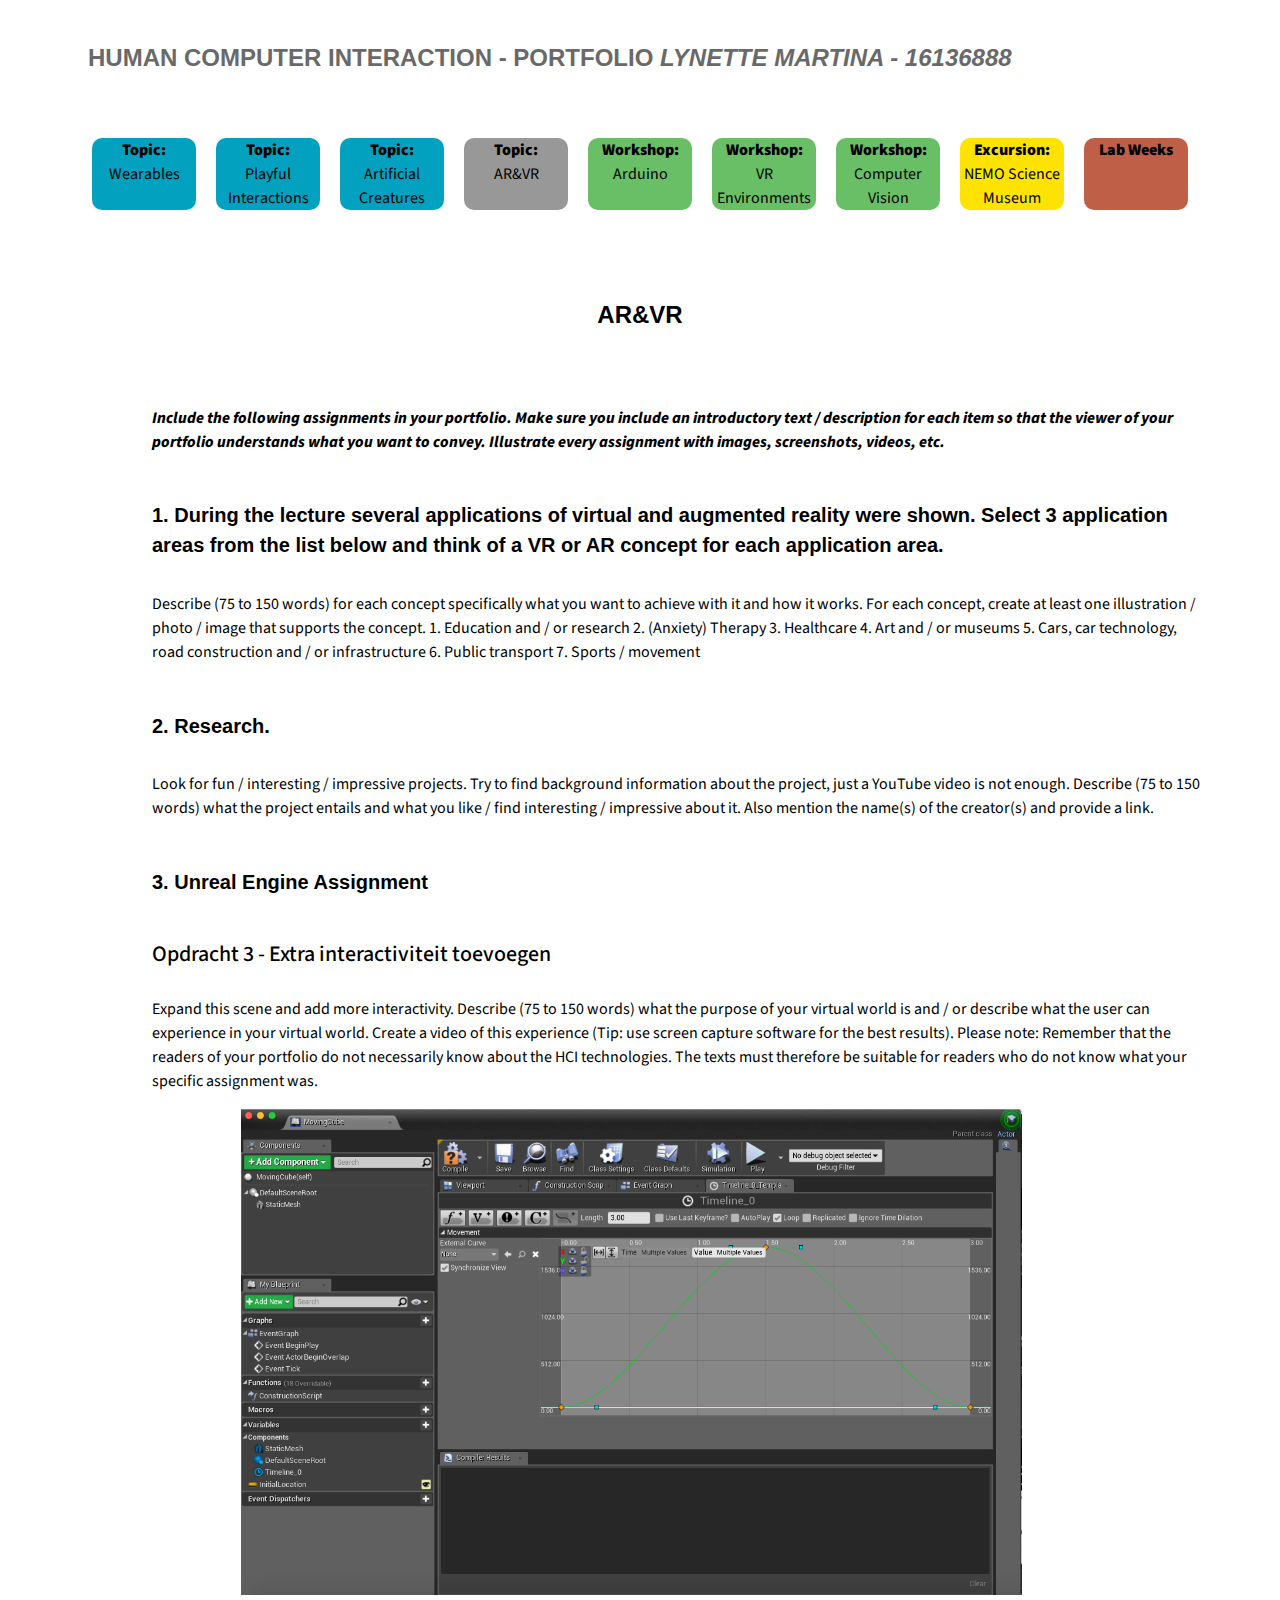
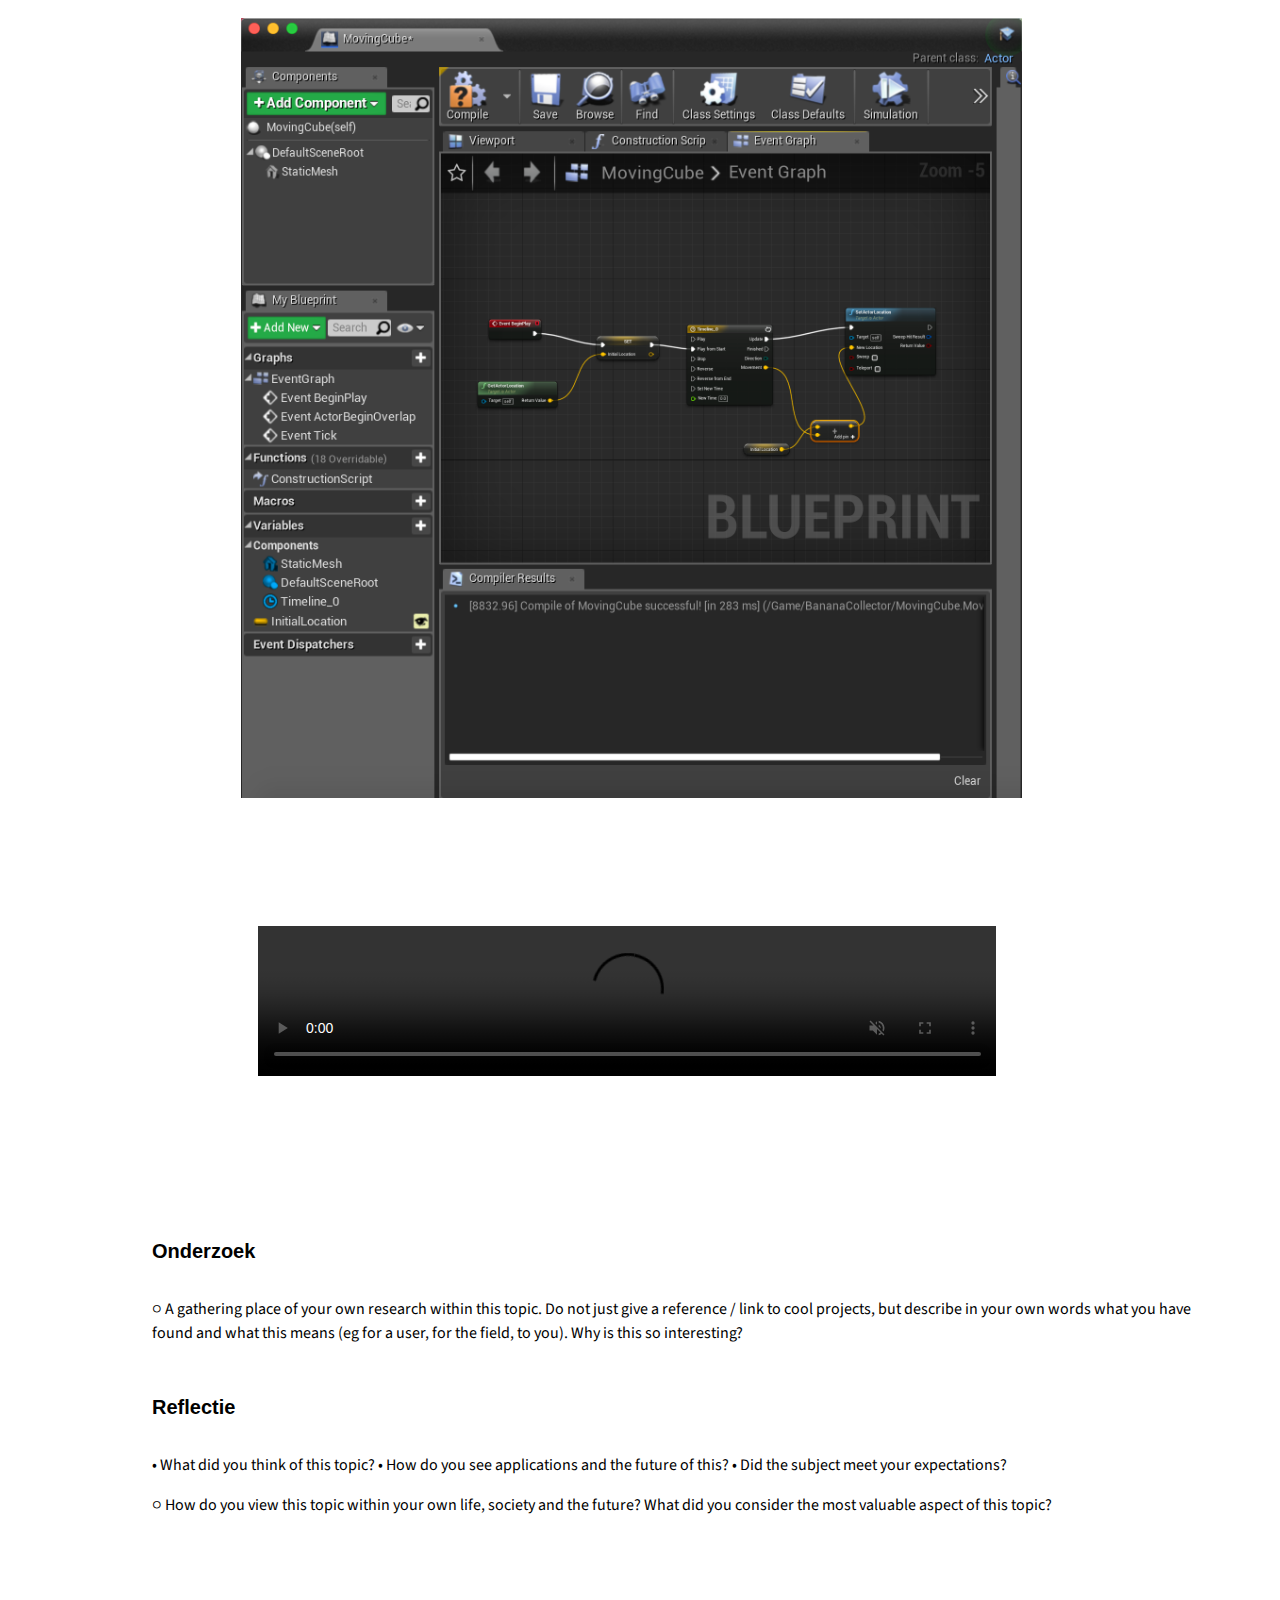
==== ar_vr.html @ b9e0800a "update" ====
<!DOCTYPE html>
<html lang="nl">
    <head>
		<meta charset="utf-8">
        <meta name="viewport" content="width=device-width,initial-scale=1.0" />
        
        <title>Human Computer Interaction</title>
        
        <meta name="title" content="Homepage HCI Portfolio Lynette Martina" />
        <!--
        <meta name="description" content="" />
        <meta name="keywords" content="" />
        <meta name="og:image" content=""/>
        -->
        <!-- stylesheet reset -->
		<link href="css/reset.css" type="text/css" rel="stylesheet" media="screen">
        <link href="css/style.css" type="text/css" rel="stylesheet" media="screen">
        <!-- favicon -->
        <link rel="icon" href="img/human.png" type="image/png">
    </head>
    <header class="grid-item header">
	  		<div class="menutoggle">
		  		<a href="#">&#9776;</a>
		  	</div>
            <div id="title">
                <a href="index.html">
                <h1><strong>HUMAN COMPUTER INTERACTION - PORTFOLIO</strong><italic> Lynette Martina - 16136888</italic></h1>
                </a>
            </div>
    </header>
    <nav id="menu" class="inactive">
        <ul>
            <li class="nav-blue"><a href="wearables.html"><strong>Topic:</strong><br />Wearables</a></li>
            <li class="nav-blue"><a href="playful_interactions.html"><strong>Topic:</strong><br />Playful Interactions</a></li>
            <li class="nav-blue"><a href="artificial_creatures.html"><strong>Topic:</strong><br />Artificial Creatures</a></li>
            <li class="current" class="nav-blue"><a href="ar_vr.html"><strong>Topic:</strong><br />AR&#38;VR</a></li>
            <li class="nav-green"><a href="arduino.html"><strong>Workshop:</strong><br />Arduino</a></li>
            <li class="nav-green"><a href="vr_environments.html"><strong>Workshop:</strong><br />VR Environments</a></li>
            <li class="nav-green"><a href="computer_vision.html"><strong>Workshop:</strong><br />Computer Vision</a></li>
            <li class="nav-yellow"><a href="excursion.html"><strong>Excursion:</strong><br />NEMO Science Museum</a></li>
            <li class="nav-red"><a href="lab_weeks.html"><strong>Lab Weeks</strong></a></li>           
        </ul>
    </nav>
    <body>
        <div class="content" class="grid-item main">
            <h1 class="first">AR&#38;VR</h1>
            <div id="intro">
                <figure>
                    <img src="img/" alt="">
                </figure>
                <article>
                    <p class="first-p">
                    Include the following assignments in your portfolio. Make sure you include an introductory text / description for each item so that the viewer of your portfolio understands what you want to convey. Illustrate every assignment with images, screenshots, videos, etc.
                    </p>
                    
                    <h2>
                    1. During the lecture several applications of virtual and augmented reality were shown.
                    Select 3 application areas from the list below and think of a VR or AR concept for each application area.</h2>
                    
                    <p>Describe (75 to 150 words) for each concept specifically what you want to achieve with it and how it works. For each concept, create at least one illustration / photo / image that supports the concept.
                    1. Education and / or research
                    2. (Anxiety) Therapy
                    3. Healthcare
                    4. Art and / or museums
                    5. Cars, car technology, road construction and / or infrastructure
                    6. Public transport
                    7. Sports / movement
                    </p>
                    <h2>2. Research.</h2>
                    <p>
                     Look for fun / interesting / impressive projects. Try to find background information about the project, just a YouTube video is not enough. Describe (75 to 150 words) what the project entails and what you like / find interesting / impressive about it. Also mention the name(s) of the creator(s) and provide a link.
                    </p>
                    
                    <h2 id="unreal">3. Unreal Engine Assignment
                    </h2>
                    <h3>Opdracht 3 - Extra interactiviteit toevoegen</h3>
                    <p>
                    Expand this scene and add more interactivity. Describe (75 to 150 words) what the purpose of your virtual world is and / or describe what the user can experience in your virtual world. Create a video of this experience (Tip: use screen capture software for the best results).
                    Please note: Remember that the readers of your portfolio do not necessarily know about the HCI technologies. The texts must therefore be suitable for readers who do not know what your specific assignment was.
                    </p>
                    <figure>
                        <img src="img/arvr_timeline.png" alt="">
                    </figure>
                    <figure>
                        <img src="img/arvr_blueprint-movingcube.png" alt="">
                    </figure>
                    <video muted controls loop preload autoplay>
                      <source src="img/arvr_banana-game.mov" type="video/mp4">
                    </video>
                    
                    
                    
                        
                    <h2>Onderzoek</h2>
                    <p>
                    ○	A gathering place of your own research within this topic. Do not just give a reference / link to cool projects, but describe in your own words what you have found and what this means (eg for a user, for the field, to you). Why is this so interesting?
                    </p>
                    
                    <h2>Reflectie</h2>
                    <p>
                    • What did you think of this topic?
                    • How do you see applications and the future of this?
                    • Did the subject meet your expectations?
                    </p>
                    <p>
                    ○	How do you view this topic within your own life, society and the future? What did you consider the most valuable aspect of this topic? 
                    </p>
                </article>
            </div>
        </div>
        <script type="text/javascript" src="js/main.js"></script>
        <script type="text/javascript" src="js/markers.js"></script>
    </body>
</html>
---- css/style.css ----
@import url('https://fonts.googleapis.com/css?family=Source+Sans+Pro:200,200i,300,300i,400,400i,600,600i,700,700i,900,900i&display=swap');

html{
    scroll-behavior: smooth;
}

body{
	color: #000000;
    font-family: 'Source Sans Pro', sans-serif;
    line-height: 1.5;
} 

bold{
    font-weight: 900;
}

h1 {
    text-align: center;
    font-family: avenir, sans-serif;
    text-transform: uppercase;
    font-size: 24px;
    font-weight: 900;   
}

h2 {
    font-size: 20px;
    font-family: avenir, sans-serif;
    font-weight: 900;
    padding-top: 30px;
    padding-bottom: 15px;
}

h3{
  font-size: 22px;
    color: #000;
    
    width: 100%;
    font-weight: 500;
    padding-bottom: 10px;
    padding-top: 10px;
    margin-top: 15px;
    margin-bottom: 15px;
}

#labweeks h3{
    background: ;
    
}

.content a{
    color: #01A1BF;
}

.content a:hover{
    background: #01A1BF;
    color: #000;
}

.days a:hover{
    font-size: 120%;
    background: none;
    color: #000;
    text-decoration: none;
    transition: .1s ease-in-out;
}

.quick{
    background: rgba(0,0,0,0.);
    padding: 20px;
    border-radius: 20px;
    box-shadow:-0.05em 0 0 #00ffff, 0.05em 0 0 #ff00ff;
}

.days{
    display: flex;
    flex-flow: wrap;
    width: 100%;
    vertical-align: middle;
    background: ;
    justify-content: space-between;
}

.days a{
    text-decoration: none;
    width: 30%;
    text-align: center;
}
      
#labweeks h1{
    font-size: 300%;
    text-shadow:-0.03em 0 0 #00ffff, 0.03em 0 0 #ff00ff;
}

#pinboard{
    text-align: center;
}

.important{
    background: red;
}

.content ul{
    list-style: square;
    padding-left: 40px;
}

#title a{
    text-decoration: none;
    color: dimgrey;
}

#title a:hover{
    color: rgba(0, 0, 0, 0.9);
}

.first-p{
    font-weight: 800;
    font-style: italic;
}

strong{
    font-weight: 900;
}

italic{
    font-style: italic;
}

.header {
    display: flex;
    flex-flow: column;
    margin: 1em;
}

.header h1, .header h2, .header h3{
    text-align: center;
    align-items: center;
    margin-right: 30px;
}

#group li{
    color: #BF5F47;
}

.nav-black{
    background-color: black;
}

.nav-blue{
    background-color: #01A1BF;
}

.nav-green{
    background-color: #68BF66;
}

.nav-yellow{
    background-color: #FFE300;
}

.nav-red{
    background-color: #BF5F47;
}

nav{
    text-align: center;
}

nav ul li ul li a{
    color: black;
}


img{
    width: 80%;
    padding-left: 5%;
    padding-right: 5%;
}

#labweeks img, #cv img{
    width: 50% !important;
    padding-left: 20%;
    padding-right: 20%;
}

video{
    width: 70%;
    max-height: 400px;
    padding: 10%;
}

#labweeks video{
    width: 50% !important;
    padding: 0%;
    padding-left: 25%;
    padding-right: 25%;
}

.first{
    margin-top: 5%;
    margin-bottom: 5%;
}

@media only screen and (min-width: 1000px){
    {
    width: 6em;
    float: right;
    font-size: 1.4em;
    padding: 0.5em;
    border-top: 1px solid black;
    border-bottom: 1px solid black;
  }
}


body{
  display: grid;
  grid-template-columns: 1fr;

  grid-template-areas: 
        "title"
        "menu"
        "main"; 
}

.header{
  grid-area: title;
} 

.main{
    grid-area: main;
    
}

.menutoggle a{
    color: dimgrey !important;
}

.menutoggle a:hover{
    color: rgba(0,0,0,0.9) !important;
}

#menu {
  grid-area: menu;
}

#menu li{
    border-radius: 10px;
    margin: 10px;
}

#menu{
    margin: 10px;
}

/*HEADER*/
header {
  display: flex;
  flex-flow: row;
  align-items: flex-start;
}

.menutoggle {
  margin-left: auto;
}

.menutoggle a{
  font-size: 2em;
  color: #000;
  text-decoration: none;
}

.active {
  display: initial;
}

.inactive {
  display: none;
}
/*HEADER*/
/*NAV*/

nav ul li:hover, .current {
  background-color: rgba(50, 50, 50, 0.5);
}

nav > ul > li > a {
  color: #000;
  text-decoration: none;
}
/*NAV*/

#intro{
        display: flex;
        flex-flow: column;
    }

@media only screen and (min-width: 1000px){
  body{
    display: grid;
    grid-template-columns: 1fr;
    grid-gap: 10px;

    grid-template-areas: 
          "title"
          "menu"
          "main"; 
  }

    /*MENUTOGGLE*/
    .menutoggle {
        display: none;
    }

    .active, .inactive {
        display: initial;
    }
    /*MENUTOGGLE*/
    
    /*NAV*/
    nav {
      display: flex;
      padding: 0;
      margin: 0;

    }

    nav ul {
      display: flex;
      width: 100%;
      padding: 0;
      margin: 0;

    }

    nav ul li {
      display: flex;
      margin: 0;
        flex-flow: column;

    }

    nav ul li ul{
          display: flex;
      margin: 0;
        font-size: 10px;
    }

    nav ul li:hover ul {display: block;}
    nav ul li ul{
      display: none;
    }

    nav {
        display: flex;
        flex-flow: row;
    }
    nav ul{
        display: flex;
        flex-flow: row;
        justify-content: space-around;
        padding: 0;
    }
    
    nav ul li {
        flex-basis: 30em;
        align-content: stretch;
        display: flex;
        margin: 0;
        flex-wrap: wrap;
        list-style: none;
        border: none;
    }
    /*NAV*/
    
    #intro{
        display: flex;
        flex-flow: row;
    }
    
    .left{
        display: flex;
        flex-flow: column;
    }
    
    .left-1{
        display: flex;
        flex-flow: row;
    }
    #labweeks{
        padding-left: 15%;
        padding-right: 15%;
    }
    
    .days{
        display: flex;
        flex-flow: row;
        width: 100%;
        justify-content: space-between;
        flex-flow: wrap;
    }
}

html{
    padding-left: 5%;
    padding-right: 5%;
    padding-bottom: 5%;
    background:;
}
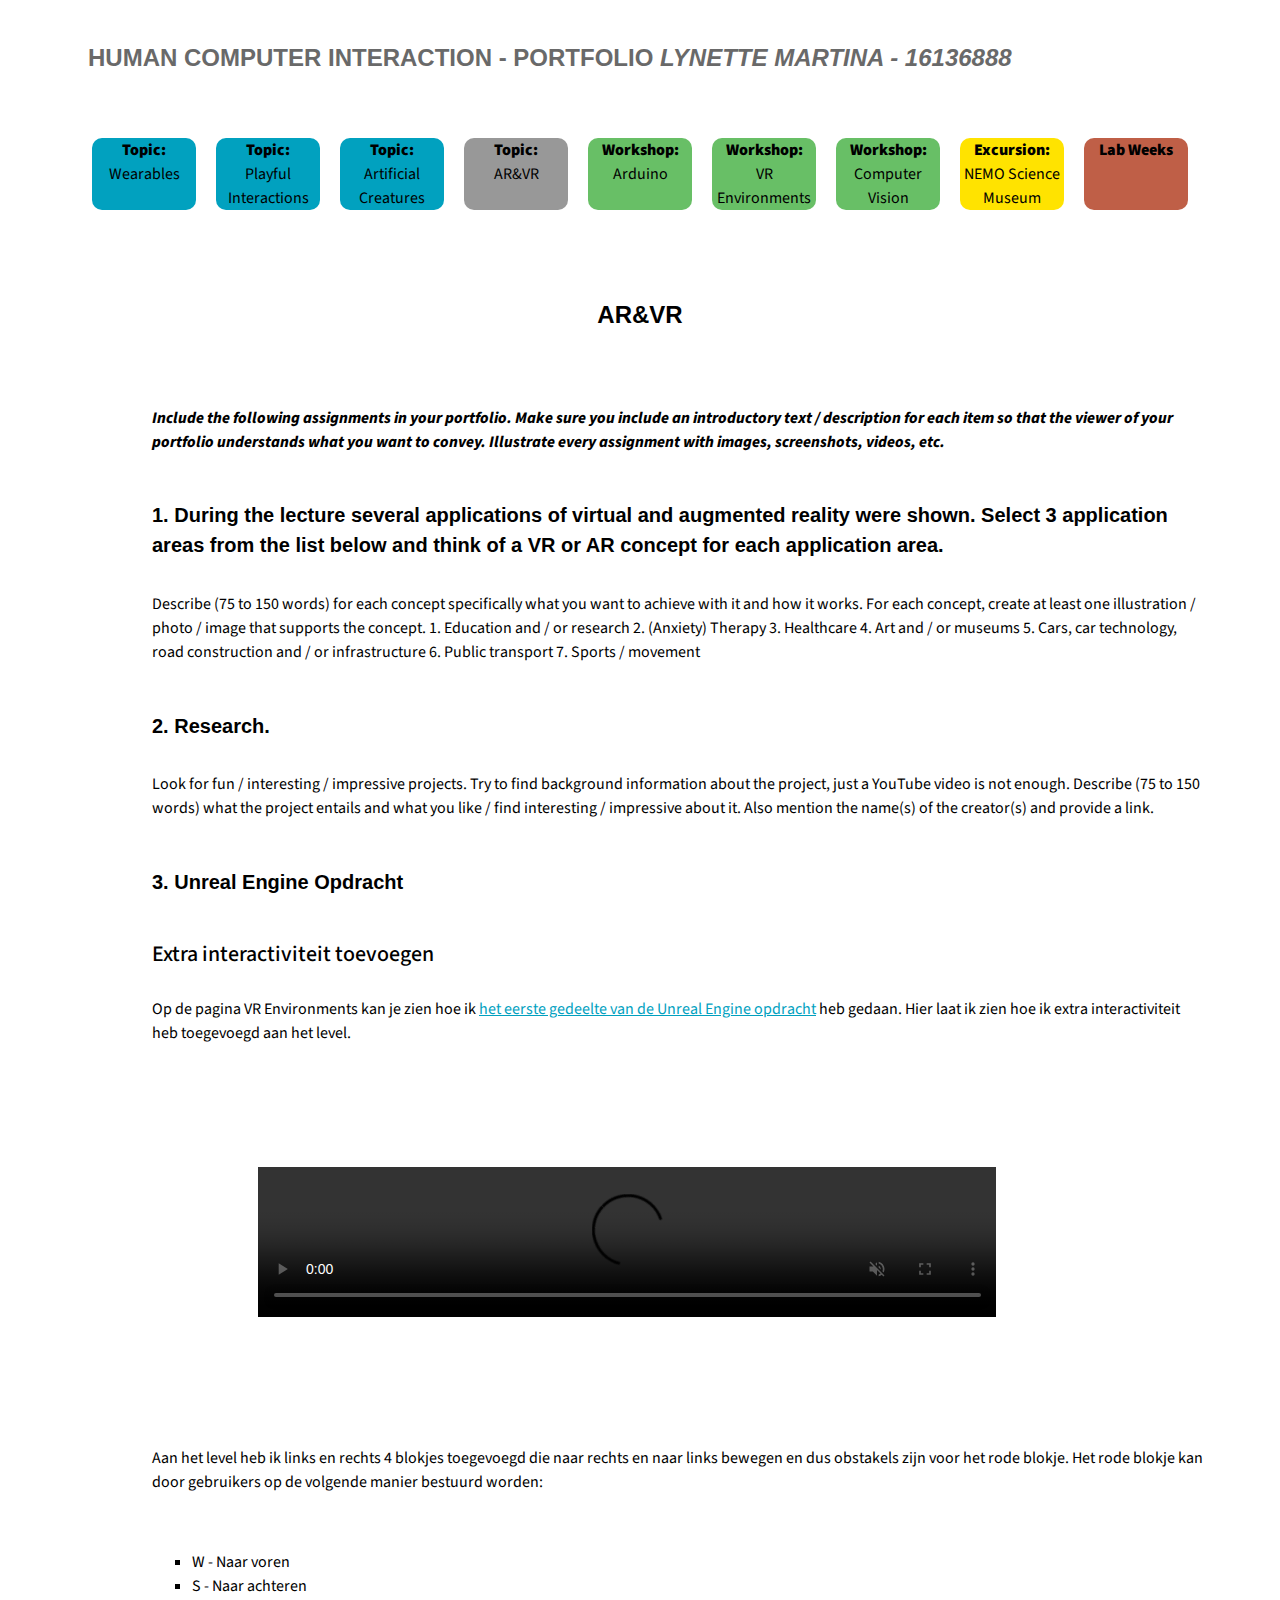
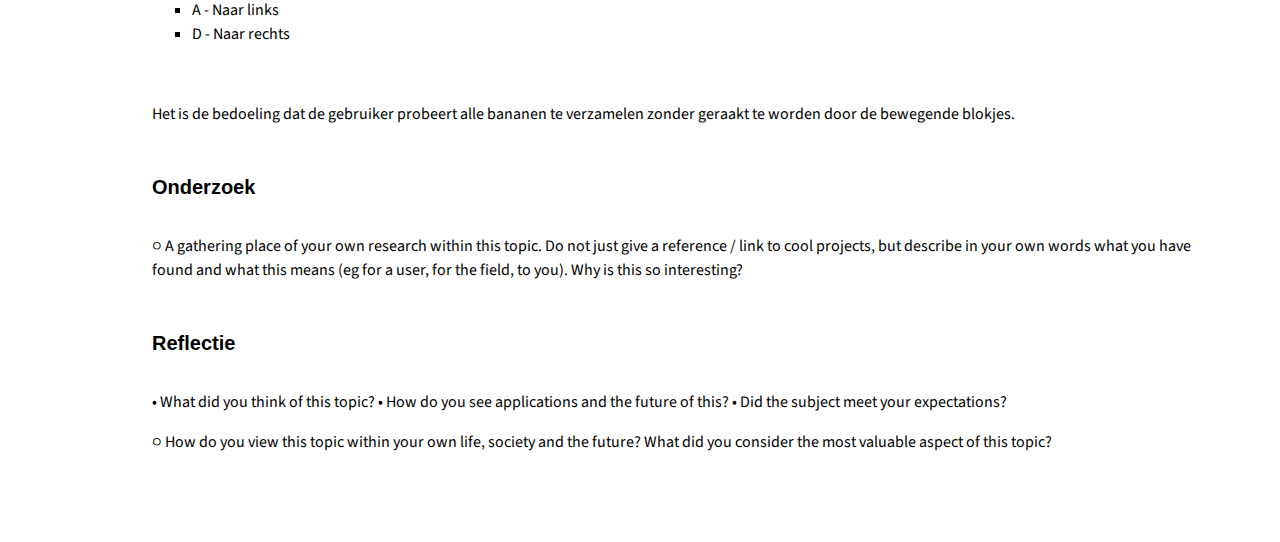
==== commit 0ef43c31: "update" ====
--- a/ar_vr.html
+++ b/ar_vr.html
@@ -71,26 +71,25 @@
                      Look for fun / interesting / impressive projects. Try to find background information about the project, just a YouTube video is not enough. Describe (75 to 150 words) what the project entails and what you like / find interesting / impressive about it. Also mention the name(s) of the creator(s) and provide a link.
                     </p>
                     
-                    <h2 id="unreal">3. Unreal Engine Assignment
+                    <h2 id="unreal">3. Unreal Engine Opdracht
                     </h2>
-                    <h3>Opdracht 3 - Extra interactiviteit toevoegen</h3>
-                    <p>
-                    Expand this scene and add more interactivity. Describe (75 to 150 words) what the purpose of your virtual world is and / or describe what the user can experience in your virtual world. Create a video of this experience (Tip: use screen capture software for the best results).
-                    Please note: Remember that the readers of your portfolio do not necessarily know about the HCI technologies. The texts must therefore be suitable for readers who do not know what your specific assignment was.
-                    </p>
-                    <figure>
-                        <img src="img/arvr_timeline.png" alt="">
-                    </figure>
-                    <figure>
-                        <img src="img/arvr_blueprint-movingcube.png" alt="">
-                    </figure>
+                    <h3>Extra interactiviteit toevoegen</h3>
+                    <p>Op de pagina VR Environments kan je zien hoe ik <a href="vr_environments.html">het eerste gedeelte van de Unreal Engine opdracht</a> heb gedaan. Hier laat ik zien hoe ik extra interactiviteit heb toegevoegd aan het level.</p>
                     <video muted controls loop preload autoplay>
                       <source src="img/arvr_banana-game.mov" type="video/mp4">
                     </video>
-                    
-                    
-                    
-                        
+                    <p>
+                    Aan het level heb ik links en rechts 4 blokjes toegevoegd die naar rechts en naar links bewegen en dus obstakels zijn voor het rode blokje. Het rode blokje kan door gebruikers op de volgende manier bestuurd worden:</p>
+                    <br />
+                    <ul>
+                        <li>W - Naar voren</li>
+                        <li>S - Naar achteren</li>
+                        <li>A - Naar links</li>
+                        <li>D - Naar rechts</li>
+                    </ul>
+                    <br />
+                    <p>Het is de bedoeling dat de gebruiker probeert alle bananen te verzamelen zonder geraakt te worden door de bewegende blokjes.
+                    </p>   
                     <h2>Onderzoek</h2>
                     <p>
                     ○	A gathering place of your own research within this topic. Do not just give a reference / link to cool projects, but describe in your own words what you have found and what this means (eg for a user, for the field, to you). Why is this so interesting?
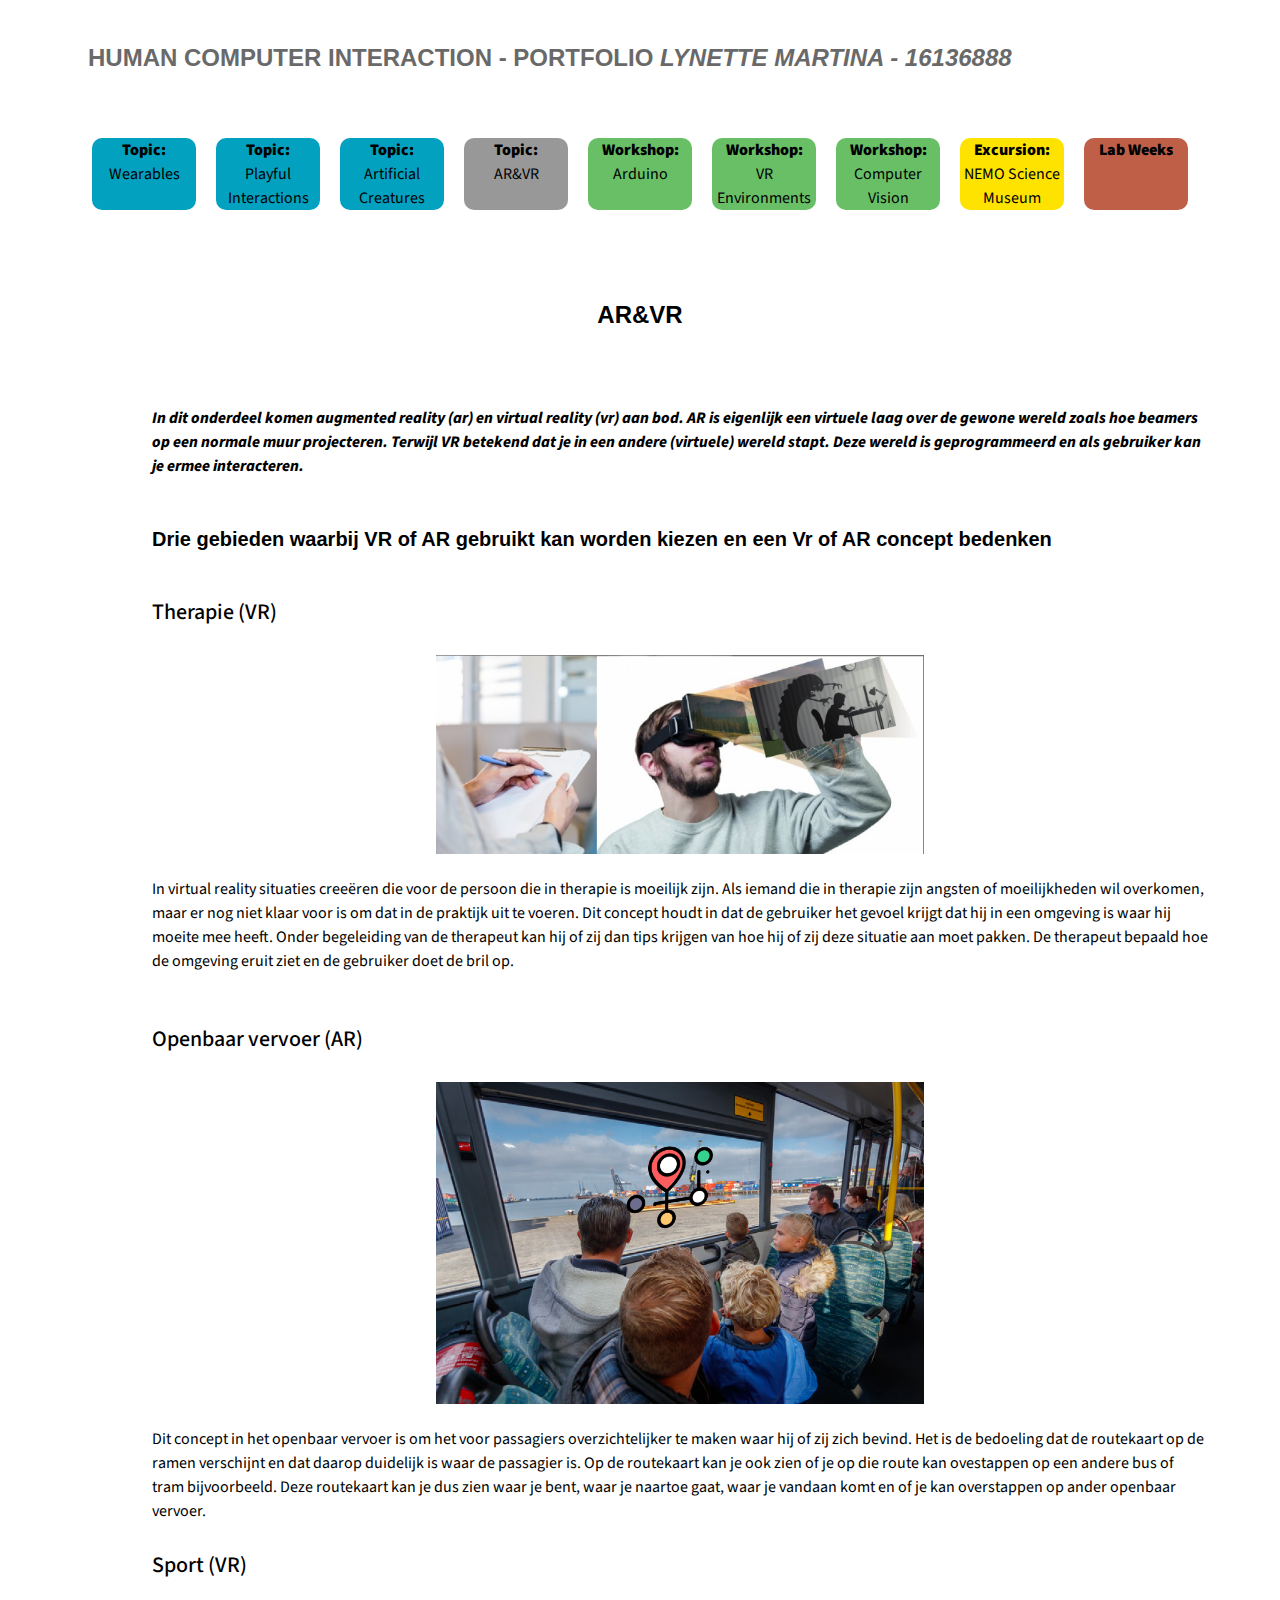
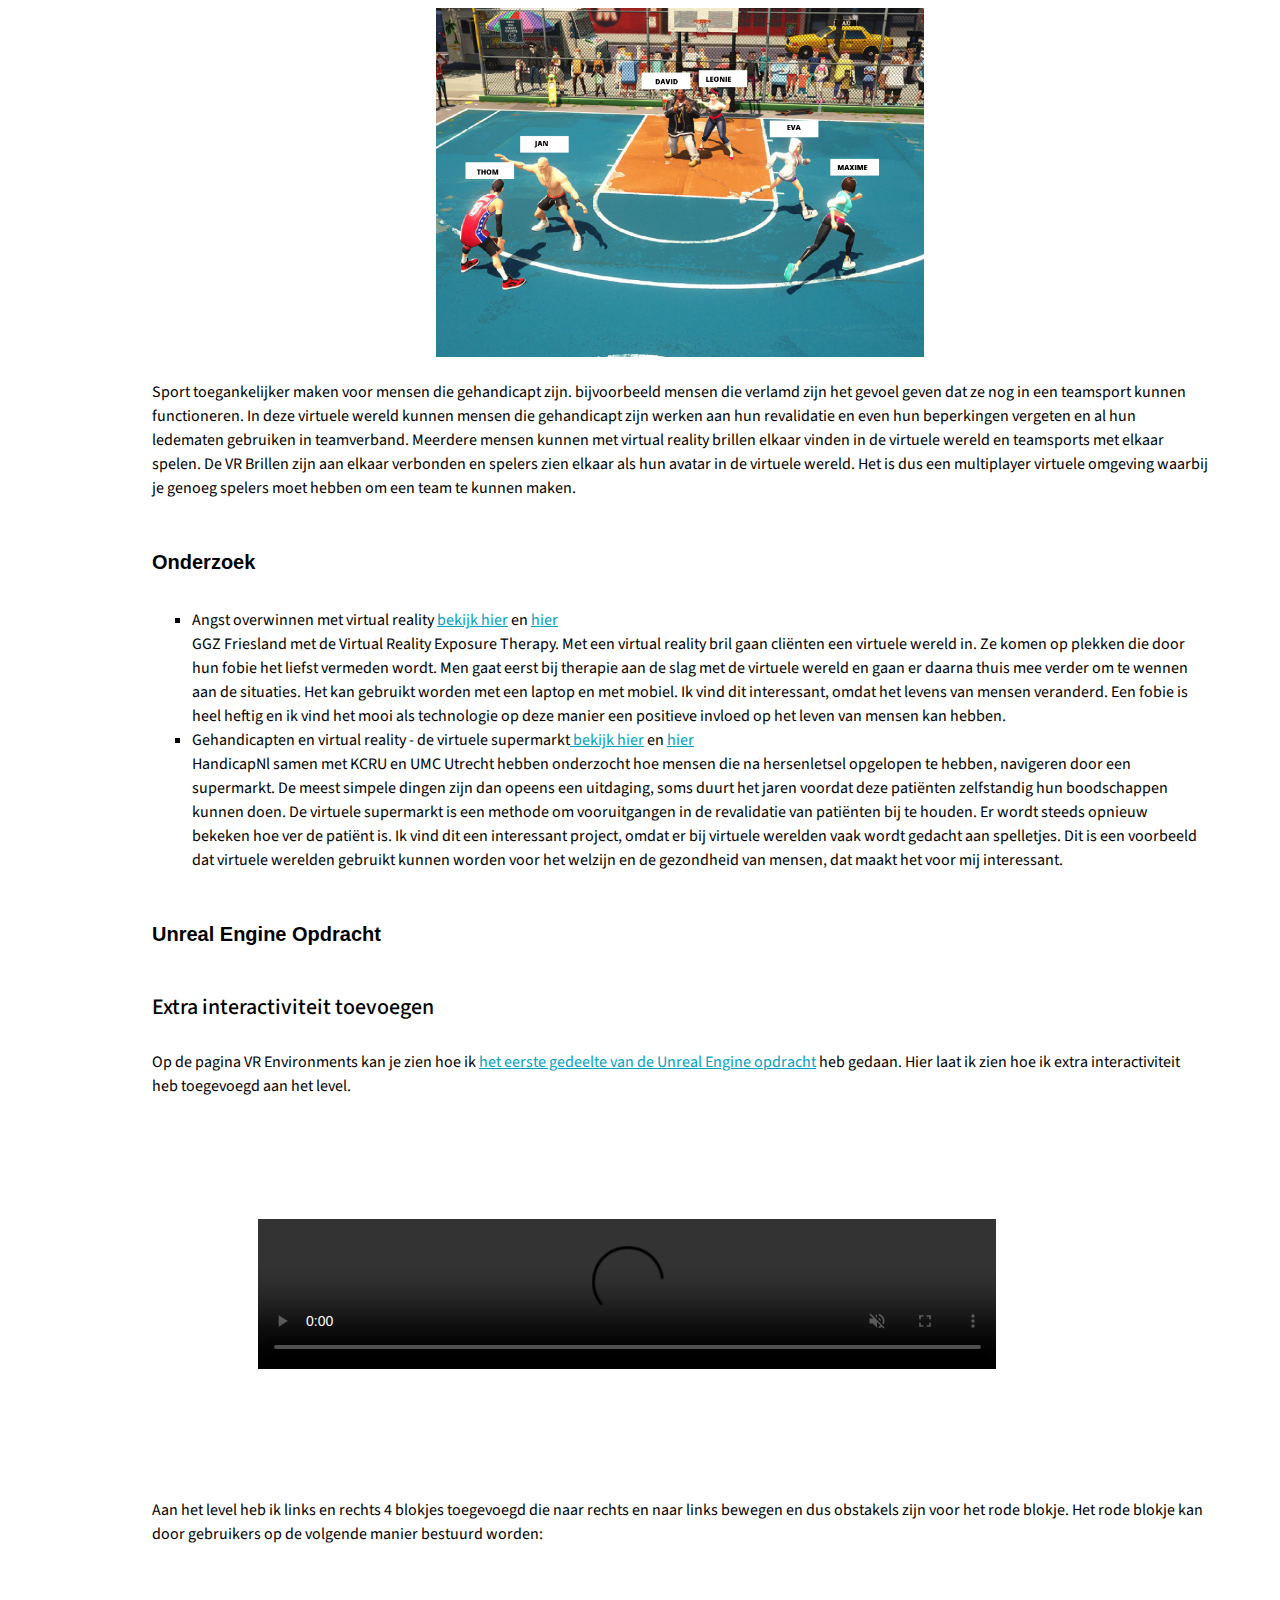
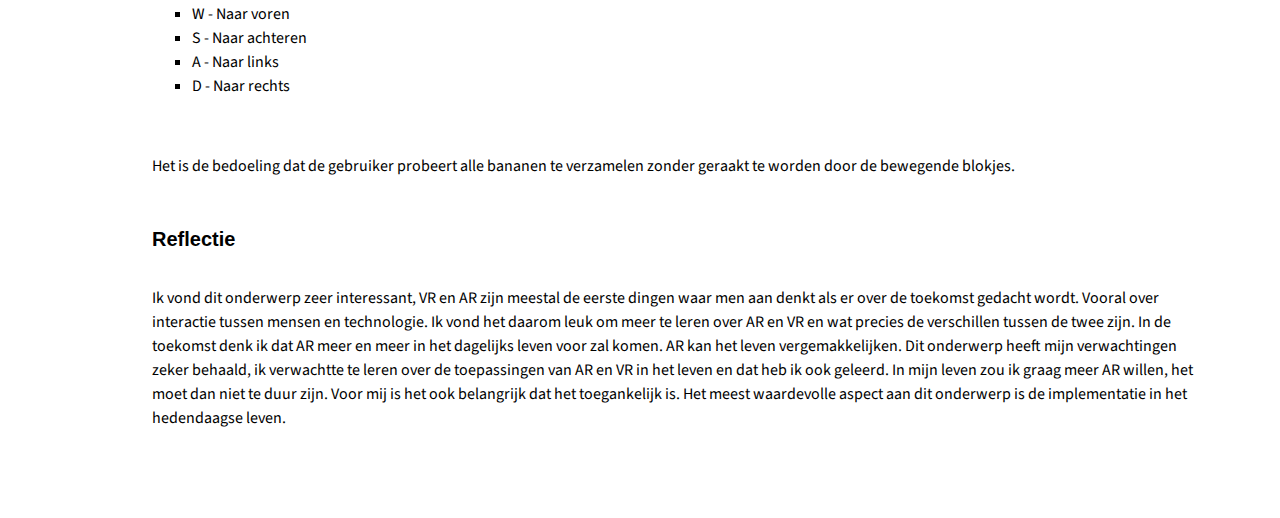
==== commit 41eb1cff: "update" ====
--- a/ar_vr.html
+++ b/ar_vr.html
@@ -42,7 +42,7 @@
         </ul>
     </nav>
     <body>
-        <div class="content" class="grid-item main">
+        <div class="content" class="grid-item main" id="arvr">
             <h1 class="first">AR&#38;VR</h1>
             <div id="intro">
                 <figure>
@@ -50,28 +50,37 @@
                 </figure>
                 <article>
                     <p class="first-p">
-                    Include the following assignments in your portfolio. Make sure you include an introductory text / description for each item so that the viewer of your portfolio understands what you want to convey. Illustrate every assignment with images, screenshots, videos, etc.
+                    In dit onderdeel komen augmented reality (ar) en virtual reality (vr) aan bod. AR is eigenlijk een virtuele laag over de gewone wereld zoals hoe beamers op een normale muur projecteren. Terwijl VR betekend dat je in een andere (virtuele) wereld stapt. Deze wereld is geprogrammeerd en als gebruiker kan je ermee interacteren.
                     </p>
-                    
-                    <h2>
-                    1. During the lecture several applications of virtual and augmented reality were shown.
-                    Select 3 application areas from the list below and think of a VR or AR concept for each application area.</h2>
-                    
-                    <p>Describe (75 to 150 words) for each concept specifically what you want to achieve with it and how it works. For each concept, create at least one illustration / photo / image that supports the concept.
-                    1. Education and / or research
-                    2. (Anxiety) Therapy
-                    3. Healthcare
-                    4. Art and / or museums
-                    5. Cars, car technology, road construction and / or infrastructure
-                    6. Public transport
-                    7. Sports / movement
+                    <h2>Drie gebieden waarbij VR of AR gebruikt kan worden kiezen en een Vr of AR concept bedenken</h2>
+                    <h3>Therapie (VR)</h3>
+                    <figure>
+                        <img src="img/arvr_therapie.png" alt="">
+                    </figure>
+                    <p>In virtual reality situaties creeëren die voor de persoon die in therapie is moeilijk zijn. Als iemand die in therapie zijn angsten of moeilijkheden wil overkomen, maar er nog niet klaar voor is om dat in de praktijk uit te voeren. Dit concept houdt in dat de gebruiker het gevoel krijgt dat hij in een omgeving is waar hij moeite mee heeft. Onder begeleiding van de therapeut kan hij of zij dan tips krijgen van hoe hij of zij deze situatie aan moet pakken. De therapeut bepaald hoe de omgeving eruit ziet en de gebruiker doet de bril op.
+                    <br /><br /></p>
+                    <h3>Openbaar vervoer (AR)</h3>
+                    <figure>
+                        <img src="img/arvr_bus.png" alt="">
+                    </figure>
+                    <p>Dit concept in het openbaar vervoer is om het voor passagiers overzichtelijker te maken waar hij of zij zich bevind. Het is de bedoeling dat de routekaart op de ramen verschijnt en dat daarop duidelijk is waar de passagier is. Op de routekaart kan je ook zien of je op die route kan ovestappen op een andere bus of tram bijvoorbeeld. Deze routekaart kan je dus zien waar je bent, waar je naartoe gaat, waar je vandaan komt en of je kan overstappen op ander openbaar vervoer.  
                     </p>
-                    <h2>2. Research.</h2>
-                    <p>
-                     Look for fun / interesting / impressive projects. Try to find background information about the project, just a YouTube video is not enough. Describe (75 to 150 words) what the project entails and what you like / find interesting / impressive about it. Also mention the name(s) of the creator(s) and provide a link.
-                    </p>
-                    
-                    <h2 id="unreal">3. Unreal Engine Opdracht
+                    <h3>Sport (VR)</h3>
+                    <figure>
+                        <img src="img/arvr_multiplayergame.png" alt="">
+                    </figure>
+                    <p>Sport toegankelijker maken voor mensen die gehandicapt zijn. bijvoorbeeld mensen die verlamd zijn het gevoel geven dat ze nog in een teamsport kunnen functioneren. In deze virtuele wereld kunnen mensen die gehandicapt zijn werken aan hun revalidatie en even hun beperkingen vergeten en al hun ledematen gebruiken in teamverband. Meerdere mensen kunnen met virtual reality brillen elkaar vinden in de virtuele wereld en teamsports met elkaar spelen. De VR Brillen zijn aan elkaar verbonden en spelers zien elkaar als hun avatar in de virtuele wereld. Het is dus een multiplayer virtuele omgeving waarbij je genoeg spelers moet hebben om een team te kunnen maken.</p>
+                    <h2>Onderzoek</h2>
+                    <ul>
+                        <li>Angst overwinnen met virtual reality <a href="https://www.ggznieuws.nl/home/angst-overwinnen-met-virtual-reality-therapie/">bekijk hier</a> en <a href="https://www.youtube.com/watch?time_continue=39&v=nabjjOM07tI">hier</a><br />
+                        GGZ Friesland met de Virtual Reality Exposure Therapy. Met een virtual reality bril gaan cliënten een virtuele wereld in. Ze komen op plekken die door hun fobie het liefst vermeden wordt. Men gaat eerst bij therapie aan de slag met de virtuele wereld en gaan er daarna thuis mee verder om te wennen aan de situaties. Het kan gebruikt worden met een laptop en met mobiel. Ik vind dit interessant, omdat het levens van mensen veranderd. Een fobie is heel heftig en ik vind het mooi als technologie op deze manier een positieve invloed op het leven van mensen kan hebben.
+                        </li>
+                        <li>Gehandicapten en virtual reality - de virtuele supermarkt<a href="https://handicap.nl/blog/betere-behandeling-met-virtual-reality/"> bekijk hier</a> en <a href="https://www.youtube.com/watch?v=W1ycaiszP80
+                        ">hier</a><br />
+                        HandicapNl samen met KCRU en UMC Utrecht hebben onderzocht hoe mensen die na hersenletsel opgelopen te hebben, navigeren door een supermarkt. De meest simpele dingen zijn dan opeens een uitdaging, soms duurt het jaren voordat deze patiënten zelfstandig hun boodschappen kunnen doen. De virtuele supermarkt is een methode om vooruitgangen in de revalidatie van patiënten bij te houden. Er wordt steeds opnieuw bekeken hoe ver de patiënt is. Ik vind dit een interessant project, omdat er bij virtuele werelden vaak wordt gedacht aan spelletjes. Dit is een voorbeeld dat virtuele werelden gebruikt kunnen worden voor het welzijn en de gezondheid van mensen, dat maakt het voor mij interessant.     
+                        </li>
+                    </ul>         
+                    <h2 id="unreal">Unreal Engine Opdracht
                     </h2>
                     <h3>Extra interactiviteit toevoegen</h3>
                     <p>Op de pagina VR Environments kan je zien hoe ik <a href="vr_environments.html">het eerste gedeelte van de Unreal Engine opdracht</a> heb gedaan. Hier laat ik zien hoe ik extra interactiviteit heb toegevoegd aan het level.</p>
@@ -90,19 +99,9 @@
                     <br />
                     <p>Het is de bedoeling dat de gebruiker probeert alle bananen te verzamelen zonder geraakt te worden door de bewegende blokjes.
                     </p>   
-                    <h2>Onderzoek</h2>
-                    <p>
-                    ○	A gathering place of your own research within this topic. Do not just give a reference / link to cool projects, but describe in your own words what you have found and what this means (eg for a user, for the field, to you). Why is this so interesting?
-                    </p>
-                    
                     <h2>Reflectie</h2>
                     <p>
-                    • What did you think of this topic?
-                    • How do you see applications and the future of this?
-                    • Did the subject meet your expectations?
-                    </p>
-                    <p>
-                    ○	How do you view this topic within your own life, society and the future? What did you consider the most valuable aspect of this topic? 
+                    Ik vond dit onderwerp zeer interessant, VR en AR zijn meestal de eerste dingen waar men aan denkt als er over de toekomst gedacht wordt. Vooral over interactie tussen mensen en technologie. Ik vond het daarom leuk om meer te leren over AR en VR en wat precies de verschillen tussen de twee zijn. In de toekomst denk ik dat AR meer en meer in het dagelijks leven voor zal komen. AR kan het leven vergemakkelijken. Dit onderwerp heeft mijn verwachtingen zeker behaald, ik verwachtte te leren over de toepassingen van AR en VR in het leven en dat heb ik ook geleerd. In mijn leven zou ik graag meer AR willen, het moet dan niet te duur zijn. Voor mij is het ook belangrijk dat het toegankelijk is. Het meest waardevolle aspect aan dit onderwerp is de implementatie in het hedendaagse leven.
                     </p>
                 </article>
             </div>
--- a/css/style.css
+++ b/css/style.css
@@ -181,6 +181,12 @@
     width: 50% !important;
     padding-left: 20%;
     padding-right: 20%;
+}
+
+#arduino img, #arvr img{
+    width: 50% !important;
+    padding-left: 25%;
+    padding-right: 25%;
 }
 
 video{
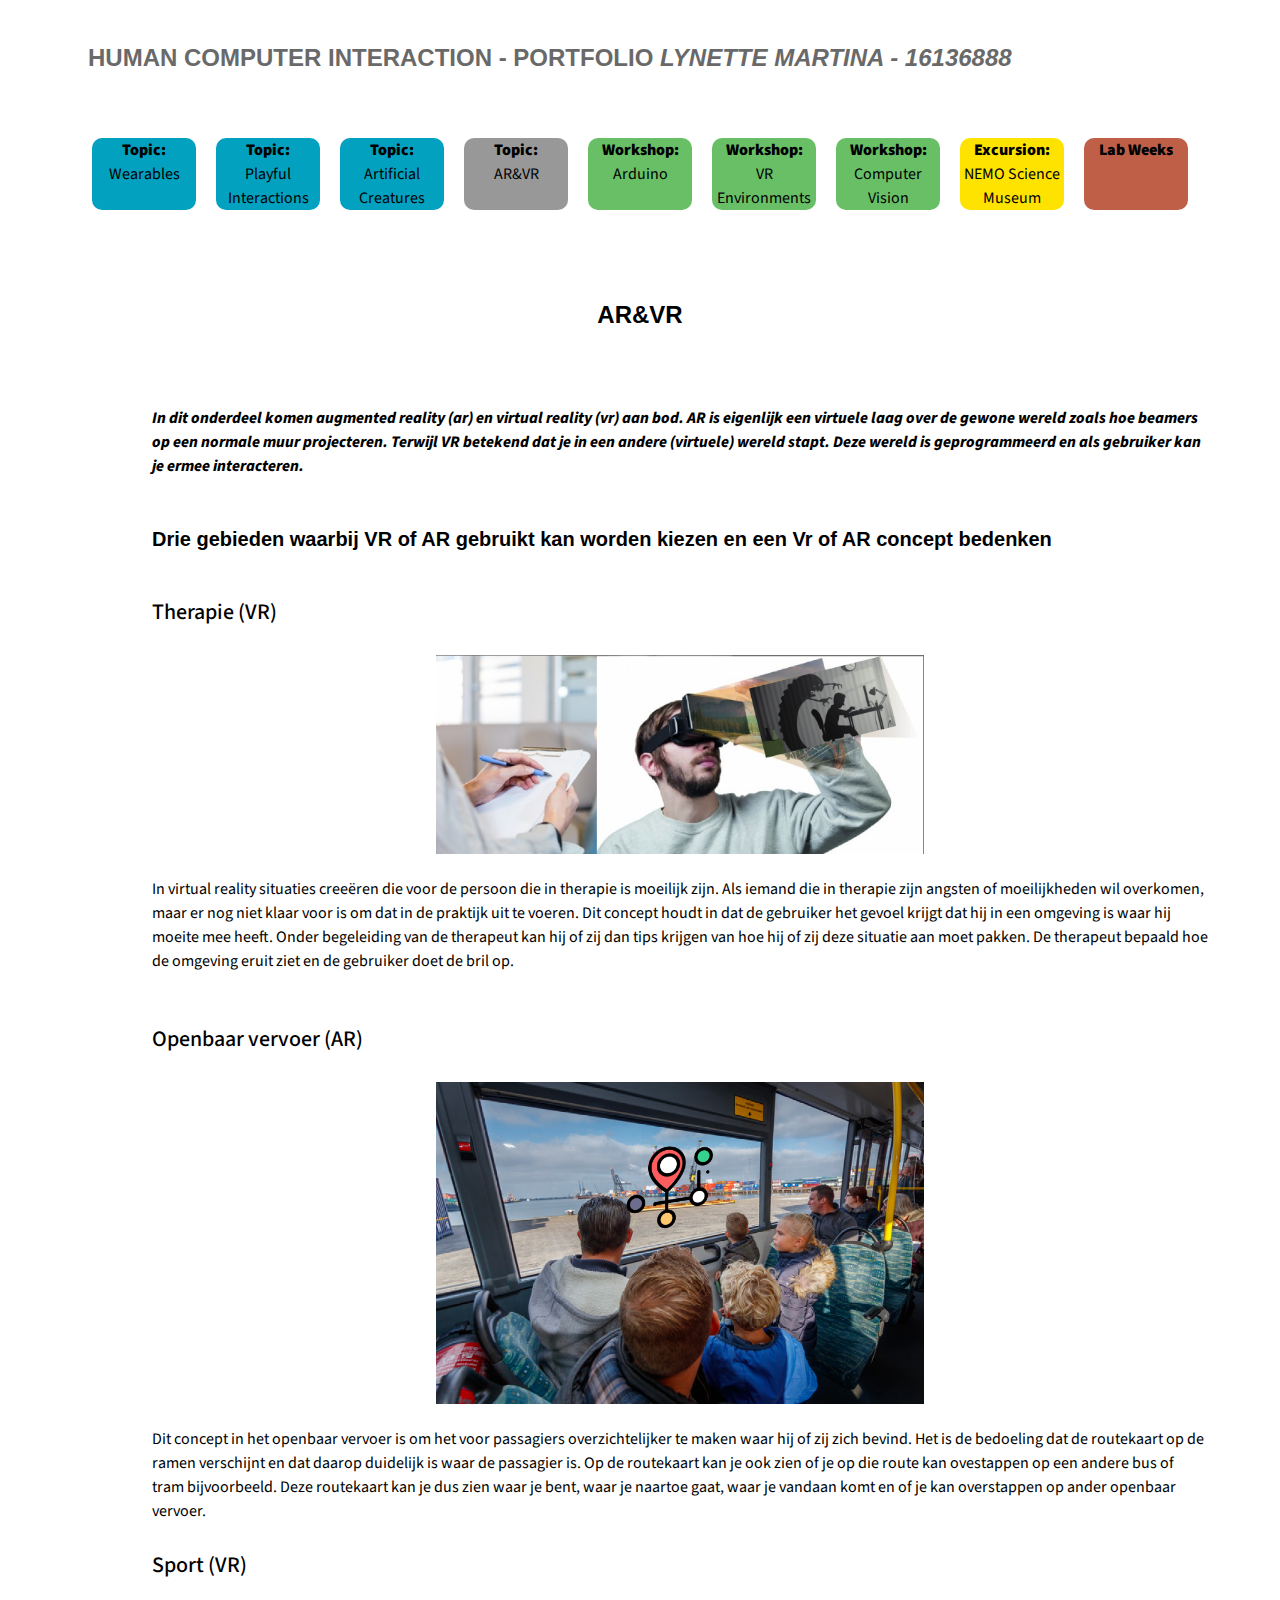
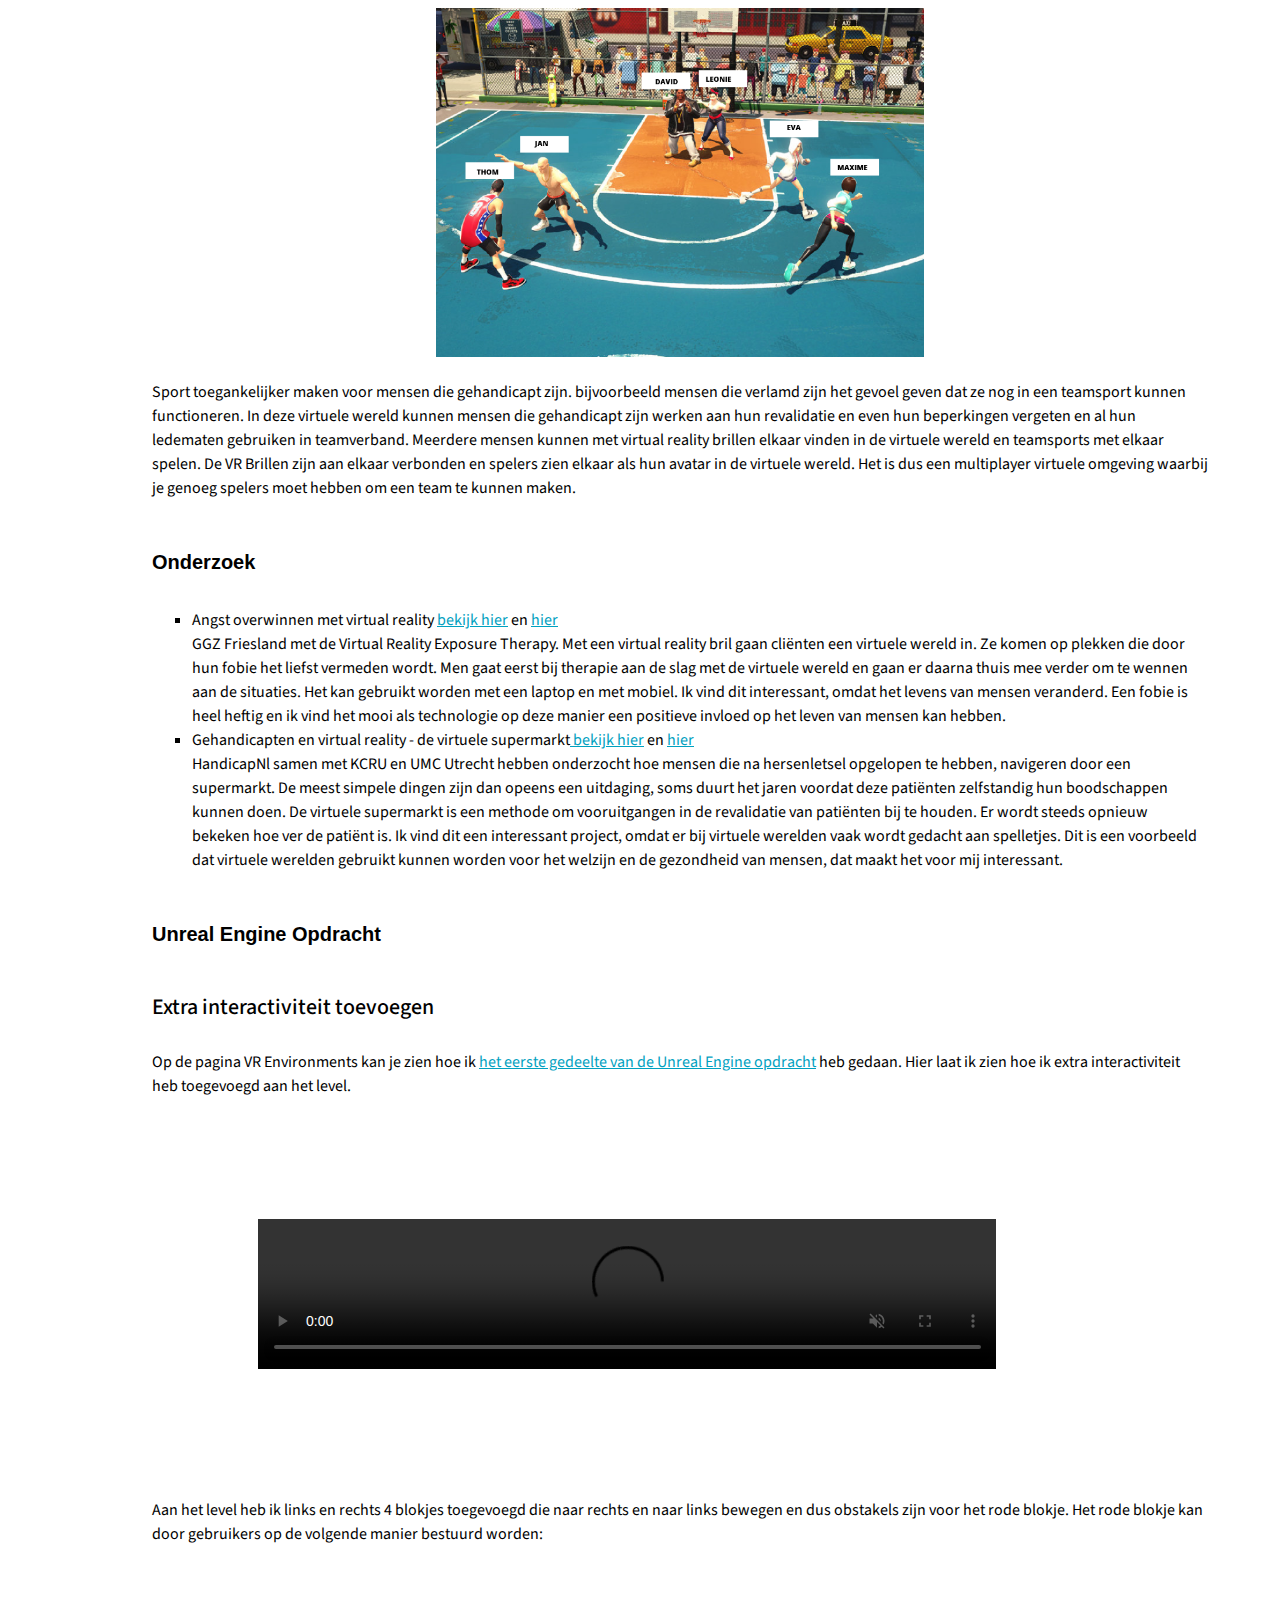
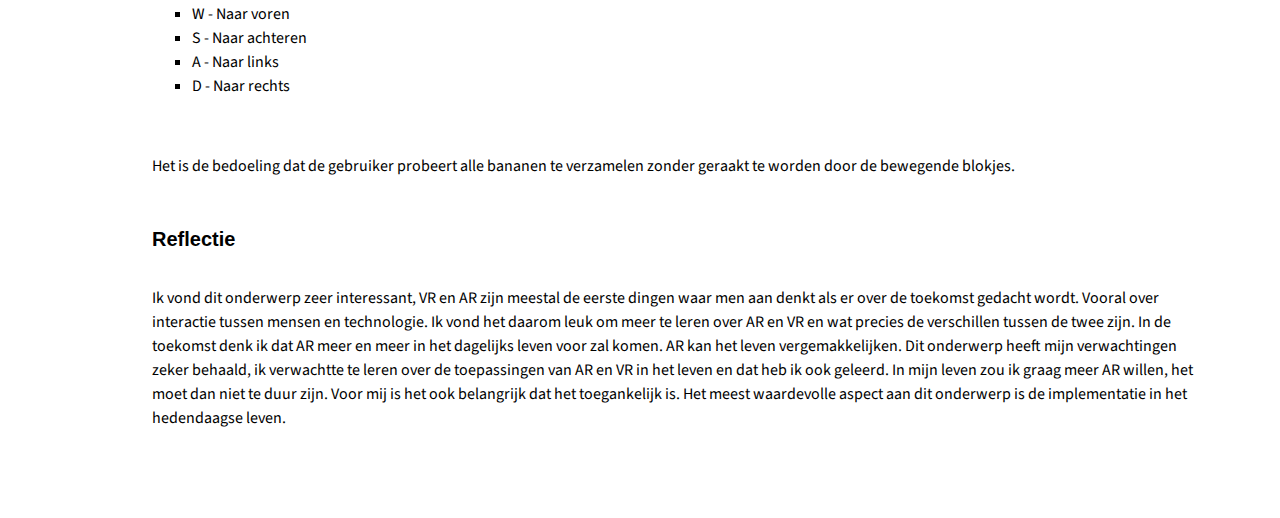
==== commit daad274f: "update" ====
--- a/ar_vr.html
+++ b/ar_vr.html
@@ -31,7 +31,7 @@
     <nav id="menu" class="inactive">
         <ul>
             <li class="nav-blue"><a href="wearables.html"><strong>Topic:</strong><br />Wearables</a></li>
-            <li class="nav-blue"><a href="playful_interactions.html"><strong>Topic:</strong><br />Playful Interactions</a></li>
+            <li class="nav-blue"><a href="playful_interfaces.html"><strong>Topic:</strong><br />Playful Interactions</a></li>
             <li class="nav-blue"><a href="artificial_creatures.html"><strong>Topic:</strong><br />Artificial Creatures</a></li>
             <li class="current" class="nav-blue"><a href="ar_vr.html"><strong>Topic:</strong><br />AR&#38;VR</a></li>
             <li class="nav-green"><a href="arduino.html"><strong>Workshop:</strong><br />Arduino</a></li>
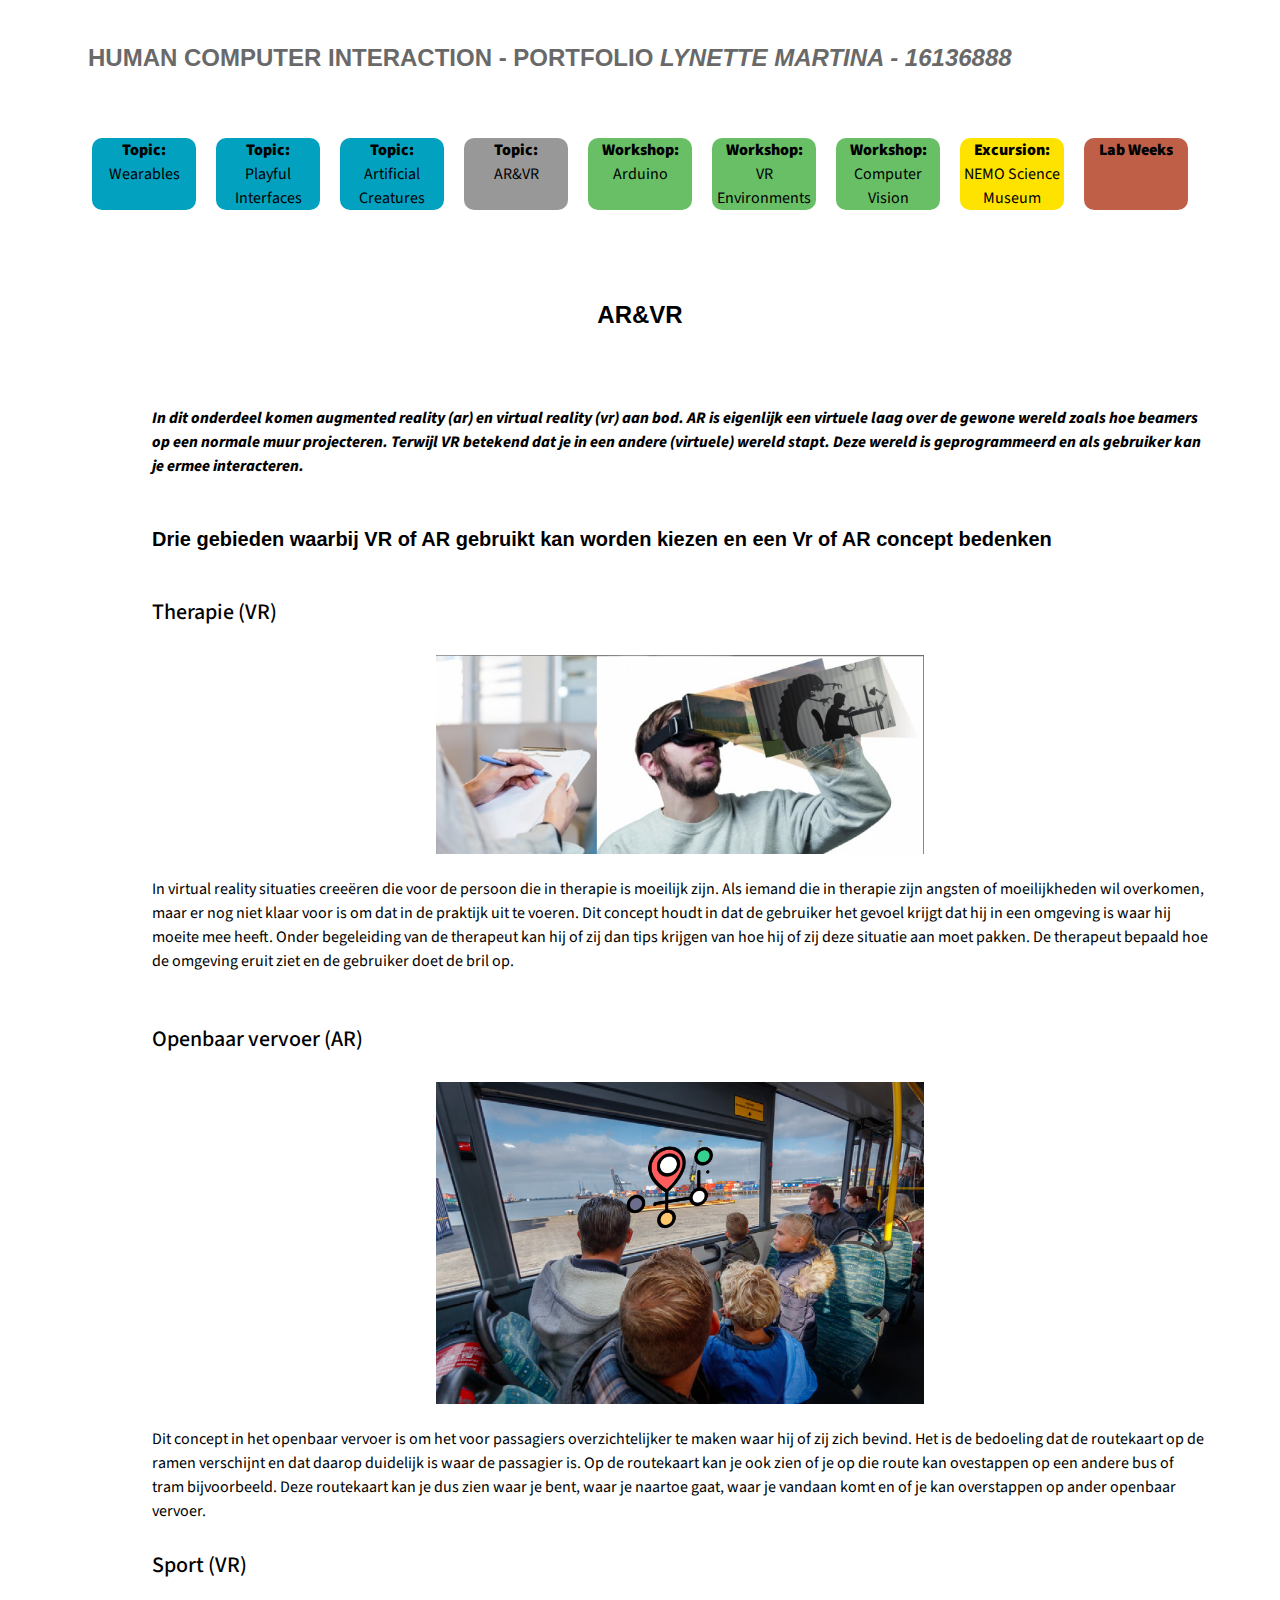
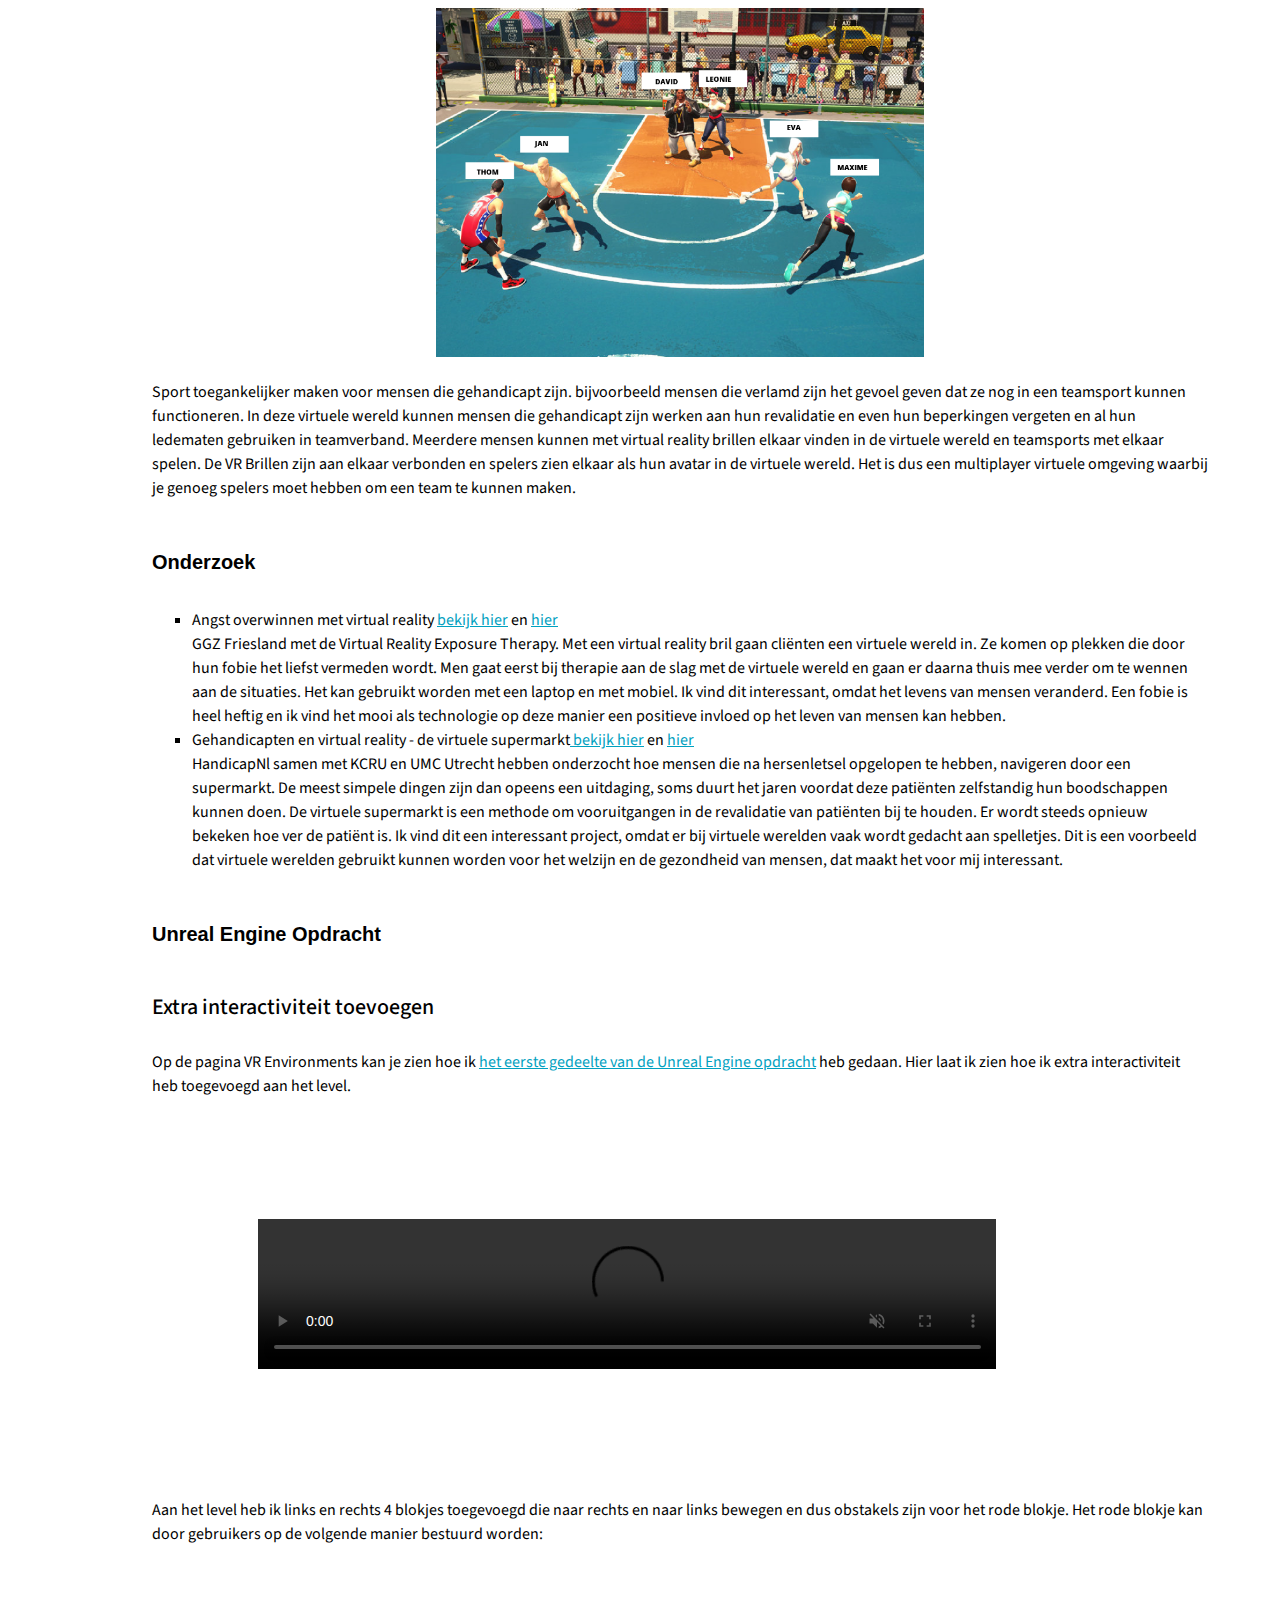
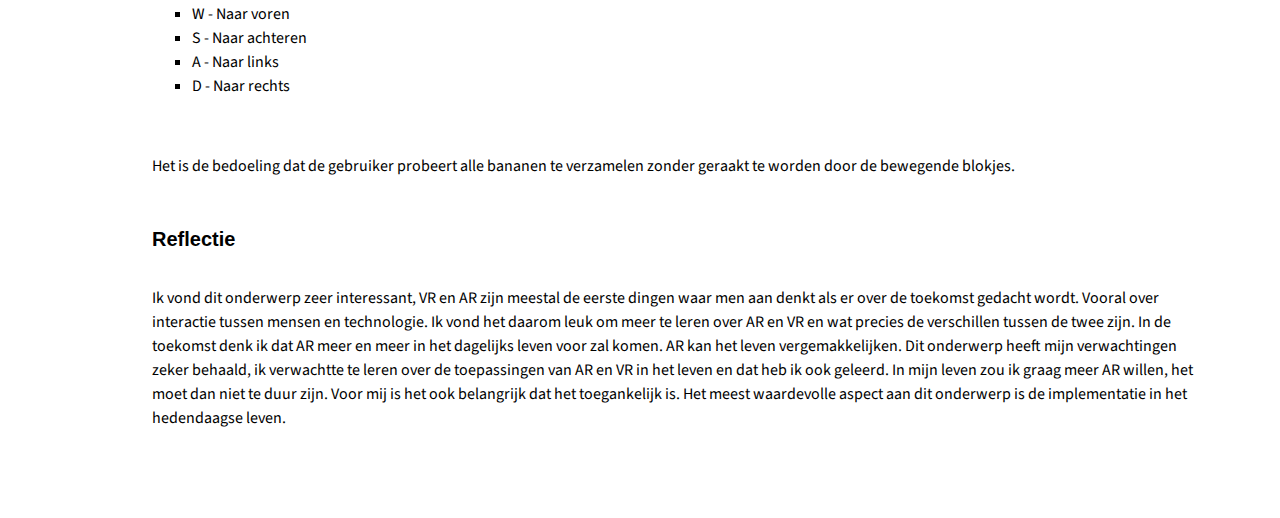
==== commit bba3ca19: "update" ====
--- a/ar_vr.html
+++ b/ar_vr.html
@@ -31,7 +31,7 @@
     <nav id="menu" class="inactive">
         <ul>
             <li class="nav-blue"><a href="wearables.html"><strong>Topic:</strong><br />Wearables</a></li>
-            <li class="nav-blue"><a href="playful_interfaces.html"><strong>Topic:</strong><br />Playful Interactions</a></li>
+            <li class="nav-blue"><a href="playful_interfaces.html"><strong>Topic:</strong><br />Playful Interfaces</a></li>
             <li class="nav-blue"><a href="artificial_creatures.html"><strong>Topic:</strong><br />Artificial Creatures</a></li>
             <li class="current" class="nav-blue"><a href="ar_vr.html"><strong>Topic:</strong><br />AR&#38;VR</a></li>
             <li class="nav-green"><a href="arduino.html"><strong>Workshop:</strong><br />Arduino</a></li>
